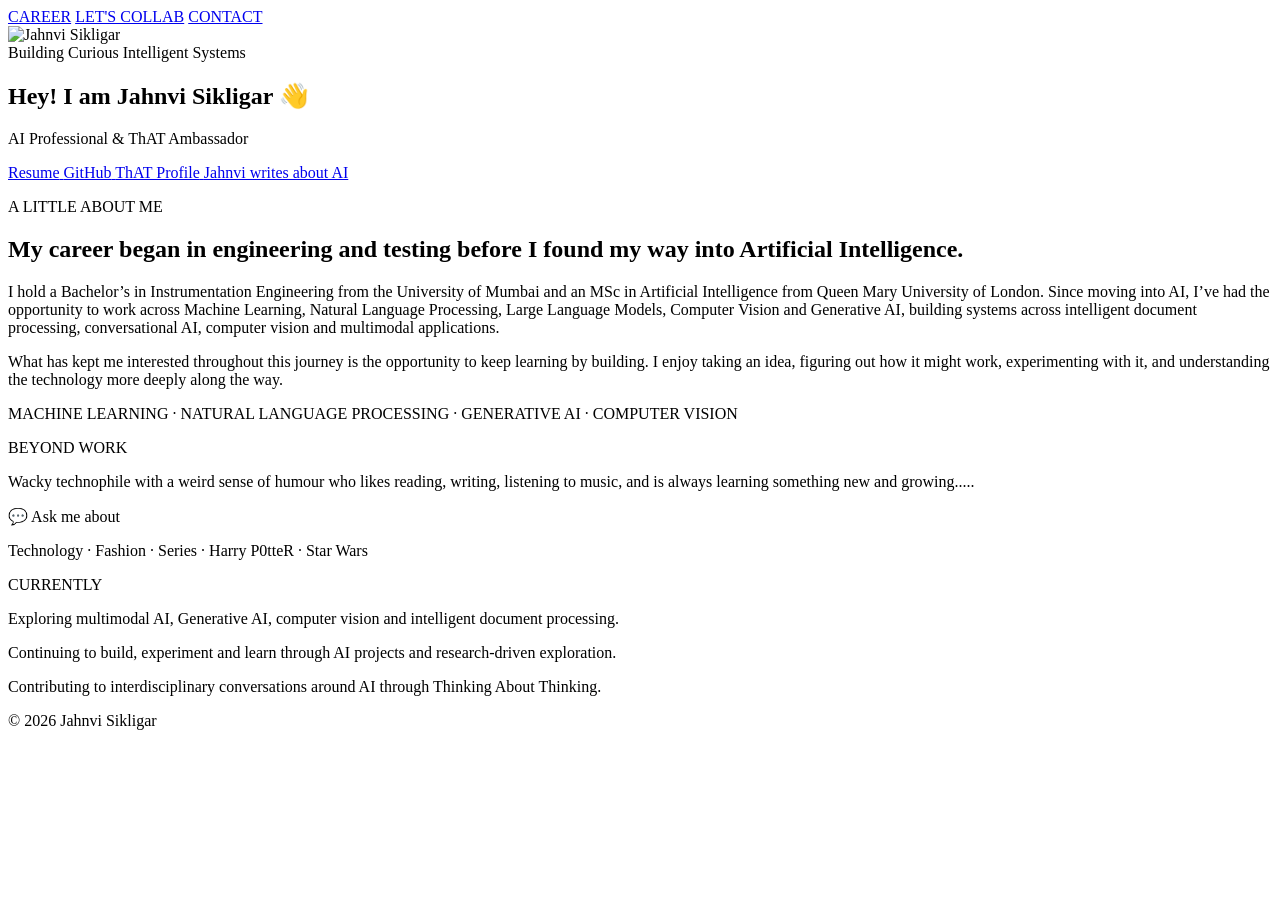
==== html/index.html @ 096d6604 "updated new structure for HTML files" ====
<!DOCTYPE html>
<html lang="en">
<head>
    <meta charset="UTF-8">
    <meta name="viewport" content="width=device-width, initial-scale=1.0">
    <title>Jahnvi Sikligar | AI Professional</title>
    <meta name="description" content="Jahnvi Sikligar — AI Professional, Data Scientist, ML Engineer and ThAT Ambassador.">
    <link rel="stylesheet" href="css/styles.css?v=7">
</head>
<body>

    <header class="site-header">
        <nav class="navbar">
            <div class="nav-links">
                <a href="career.html">CAREER</a>
                <a href="work-with-me/">LET'S COLLAB</a>
                <a href="contact.html">CONTACT</a>
            </div>
        </nav>
    </header>

    <main>
        <section class="landing">

            <div class="landing-left">
                <div class="profile-content">

                    <div class="portrait-area">

                        <div class="profile-image-wrapper">
                            <img
                                id="profile-photo"
                                alt="Jahnvi Sikligar"
                                class="profile-image"
                            >
                        </div>

                        <div class="portrait-notes" aria-label="Personal descriptors">
                            <span>Building</span>
                            <span>Curious</span>
                            <span>Intelligent</span>
                            <span>Systems</span>
                        </div>

                    </div>

                    <div class="profile-introduction">
                        <h1>Hey! I am Jahnvi Sikligar 👋</h1>
                        <p class="profile-role">AI Professional &amp; ThAT Ambassador</p>
                    </div>

                    <div class="profile-rule"></div>

                    <div class="profile-links">

                        <a
                            href="https://drive.google.com/file/d/1fbDe1WRoLAM9IEWH1a6erwaehUJIKIuO/view?usp=sharing"
                            target="_blank"
                            rel="noopener noreferrer"
                            aria-label="Resume"
                        >
                            <span>Resume</span>
                        </a>

                        <a
                            href="https://github.com/jahnvisikligar"
                            target="_blank"
                            rel="noopener noreferrer"
                            aria-label="GitHub"
                        >
                            <span>GitHub</span>
                        </a>

                        <a
                            href="https://www.thinkingaboutthinking.org/fellowshiphub/fellowship/jahnvi-sikligar/feed"
                            target="_blank"
                            rel="noopener noreferrer"
                            aria-label="ThAT Profile"
                        >
                            <span>ThAT Profile</span>
                        </a>

                        <a
                            href="https://jahnviwritesaboutai.hashnode.dev/"
                            target="_blank"
                            rel="noopener noreferrer"
                            aria-label="Jahnvi writes about AI blog"
                        >
                            <span>Jahnvi writes about AI</span>
                        </a>

                    </div>

                </div>
            </div>


            <div class="landing-right">
                <div class="about-content">

                    <p class="about-eyebrow">A LITTLE ABOUT ME</p>

                    <h2>
                        <span>My career began in engineering</span>
                        <span>and testing before I found my</span>
                        <span>way into Artificial Intelligence.</span>
                    </h2>

                    <div class="about-text">

                        <p>
                            I hold a Bachelor’s in Instrumentation Engineering from the University of Mumbai
                            and an MSc in Artificial Intelligence from Queen Mary University of London.
                            Since moving into AI, I’ve had the opportunity to work across Machine Learning,
                            Natural Language Processing, Large Language Models, Computer Vision and Generative AI,
                            building systems across intelligent document processing, conversational AI,
                            computer vision and multimodal applications.
                        </p>

                        <p>
                            What has kept me interested throughout this journey is the opportunity to keep learning by building.
                            I enjoy taking an idea, figuring out how it might work, experimenting with it, and understanding
                            the technology more deeply along the way.
                        </p>

                    </div>


                    <div class="expertise" aria-label="Areas of expertise">
                        <span>MACHINE LEARNING</span>
                        <span class="expertise-separator" aria-hidden="true">·</span>
                        <span>NATURAL LANGUAGE PROCESSING</span>
                        <span class="expertise-separator" aria-hidden="true">·</span>
                        <span>GENERATIVE AI</span>
                        <span class="expertise-separator" aria-hidden="true">·</span>
                        <span>COMPUTER VISION</span>
                    </div>


                    <div class="lower-content">

                        <div class="beyond-work">

                            <p class="section-label">BEYOND WORK</p>

                            <p class="personal-note">
                                Wacky technophile with a weird sense of humour who likes reading,
                                writing, listening to music, and is always learning something new and growing.....
                            </p>

                            <div class="ask-me">

                                <p class="ask-label">💬 Ask me about</p>

                                <p class="ask-topics">
                                    Technology · Fashion · Series · Harry P0tteR · Star Wars
                                </p>

                            </div>

                        </div>


                        <div class="currently">

                            <p class="section-label">CURRENTLY</p>

                            <div class="current-items">

                                <div class="current-item">
                                    <p>
                                        Exploring multimodal AI, Generative AI, computer vision
                                        and intelligent document processing.
                                    </p>
                                </div>

                                <div class="current-item">
                                    <p>
                                        Continuing to build, experiment and learn through
                                        AI projects and research-driven exploration.
                                    </p>
                                </div>

                                <div class="current-item">
                                    <p>
                                        Contributing to interdisciplinary conversations around
                                        AI through Thinking About Thinking.
                                    </p>
                                </div>

                            </div>

                        </div>

                    </div>

                </div>
            </div>

        </section>
    </main>

    <footer class="site-footer">
        <p>© 2026 Jahnvi Sikligar</p>
    </footer>

    <script src="assets/profile-image.js"></script>
    <script>
        document.getElementById("profile-photo").src = window.profileImageData;
    </script>
    <script src="js/script.js"></script>
</body>
</html>
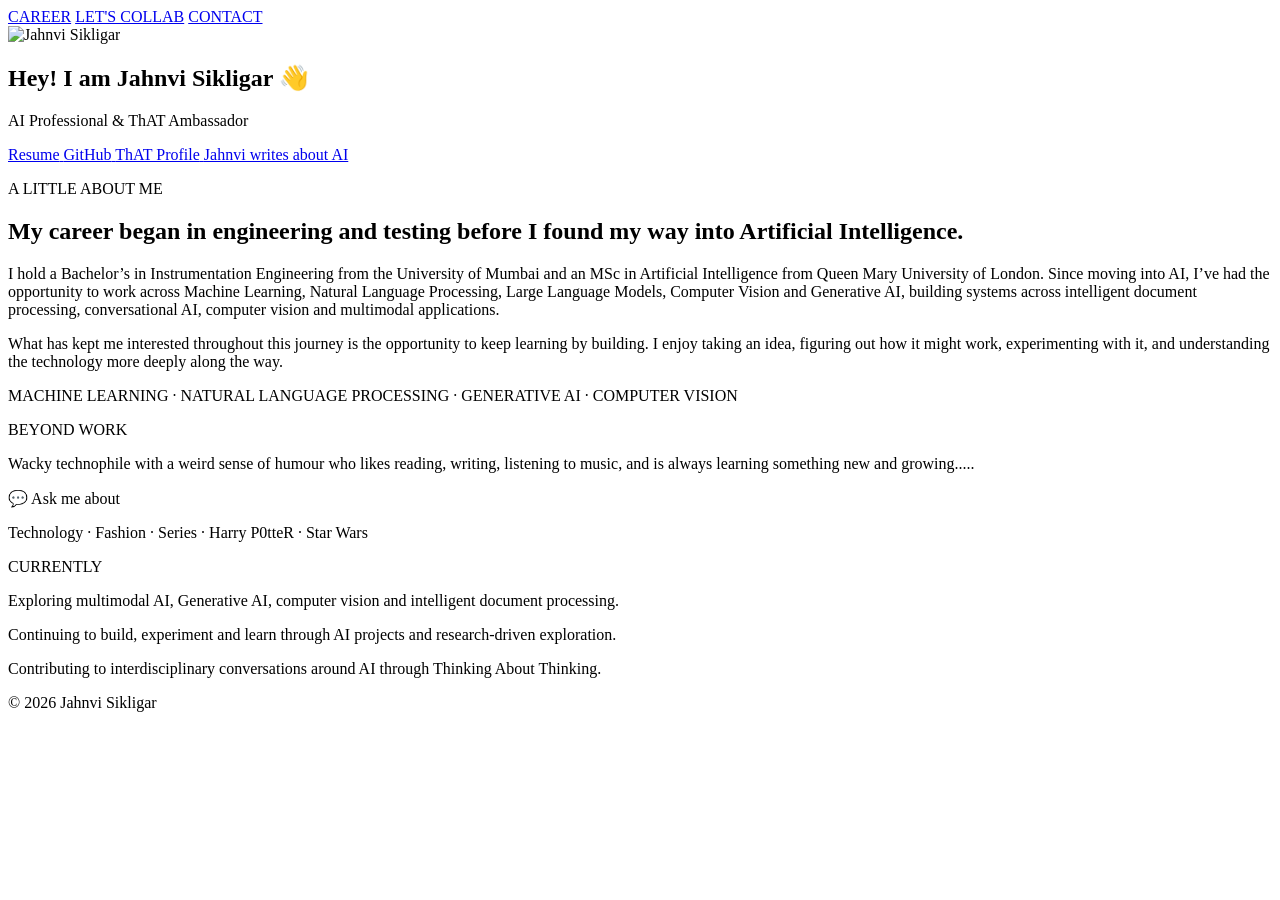
==== commit 9449cfec: "updated individual HTML and style sheets for each file type." ====
--- a/html/index.html
+++ b/html/index.html
@@ -35,13 +35,6 @@
                             >
                         </div>
 
-                        <div class="portrait-notes" aria-label="Personal descriptors">
-                            <span>Building</span>
-                            <span>Curious</span>
-                            <span>Intelligent</span>
-                            <span>Systems</span>
-                        </div>
-
                     </div>
 
                     <div class="profile-introduction">
@@ -208,6 +201,13 @@
     <script>
         document.getElementById("profile-photo").src = window.profileImageData;
     </script>
+    <script src="assets/profile-image.js"></script>
+    <script>
+        const profilePhoto = document.getElementById("profile-photo");
+        if (profilePhoto && window.profileImageData) {
+            profilePhoto.src = window.profileImageData;
+        }
+    </script>
     <script src="js/script.js"></script>
 </body>
-</html>
+</html>
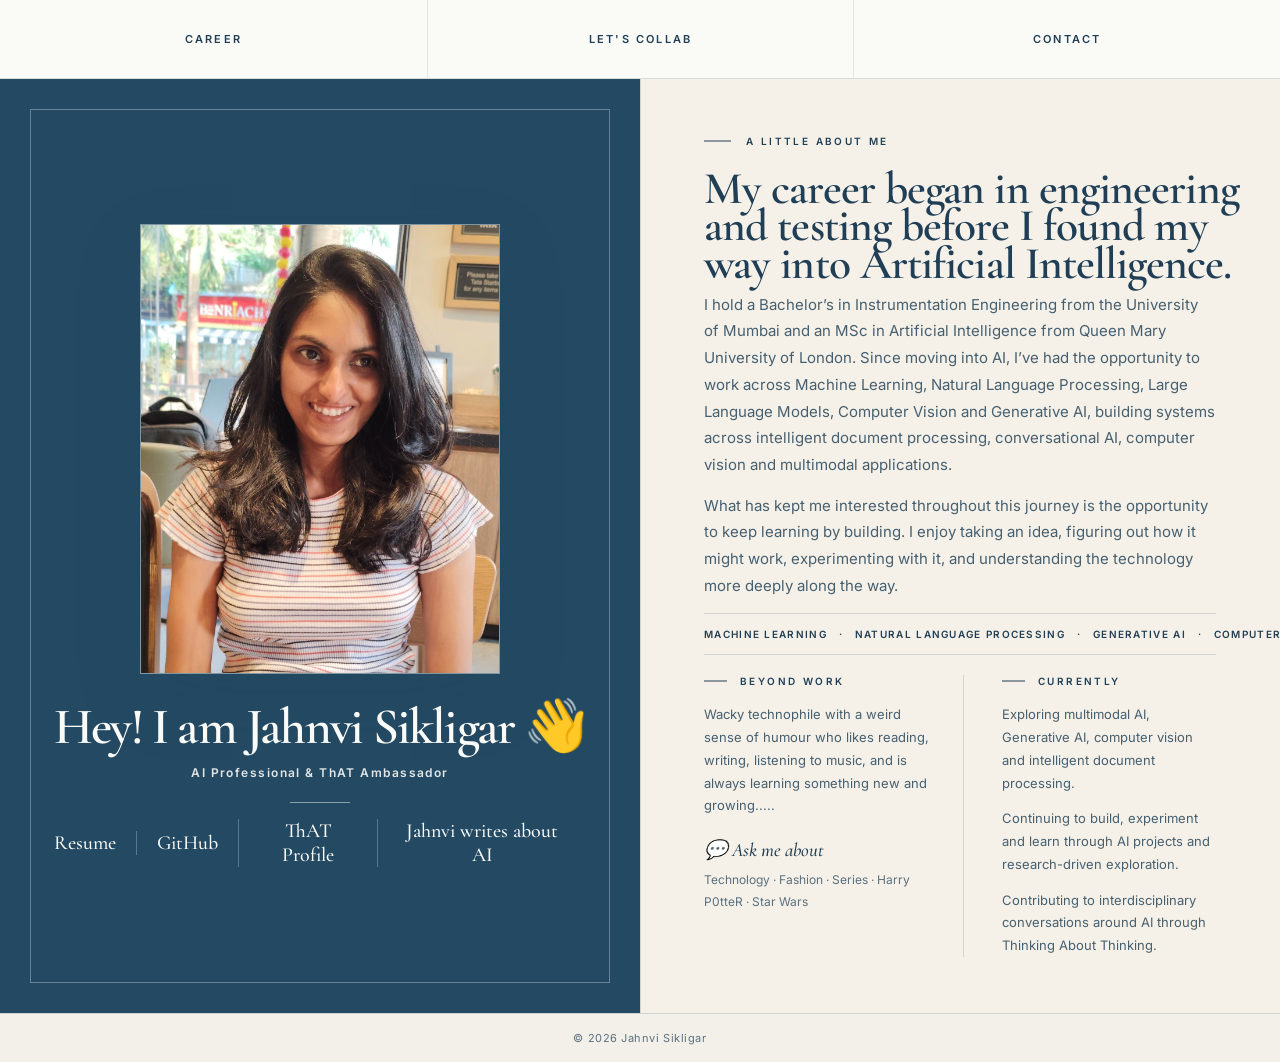
==== commit 4565e7d3: "updated individual HTML files with relevant file paths." ====
--- a/html/index.html
+++ b/html/index.html
@@ -5,7 +5,7 @@
     <meta name="viewport" content="width=device-width, initial-scale=1.0">
     <title>Jahnvi Sikligar | AI Professional</title>
     <meta name="description" content="Jahnvi Sikligar — AI Professional, Data Scientist, ML Engineer and ThAT Ambassador.">
-    <link rel="stylesheet" href="css/styles.css?v=7">
+    <link rel="stylesheet" href="../css/index_style.css">
 </head>
 <body>
 
@@ -13,7 +13,7 @@
         <nav class="navbar">
             <div class="nav-links">
                 <a href="career.html">CAREER</a>
-                <a href="work-with-me/">LET'S COLLAB</a>
+                <a href="lets-collab.html">LET'S COLLAB</a>
                 <a href="contact.html">CONTACT</a>
             </div>
         </nav>
@@ -197,17 +197,17 @@
         <p>© 2026 Jahnvi Sikligar</p>
     </footer>
 
-    <script src="assets/profile-image.js"></script>
+    <script src="../assets/profile-image.js"></script>
     <script>
         document.getElementById("profile-photo").src = window.profileImageData;
     </script>
-    <script src="assets/profile-image.js"></script>
+    <script src="../assets/profile-image.js"></script>
     <script>
         const profilePhoto = document.getElementById("profile-photo");
         if (profilePhoto && window.profileImageData) {
             profilePhoto.src = window.profileImageData;
         }
     </script>
-    <script src="js/script.js"></script>
+    <!--<script src="../js/script.js"></script>-->
 </body>
 </html>
--- a/css/index_style.css
+++ b/css/index_style.css
@@ -0,0 +1,666 @@
+/*NEW COLOUR PALETTE FOR MAIN PAGE*/
+
+@import url('https://fonts.googleapis.com/css2?family=Cormorant+Garamond:wght@500;600;700&family=Inter:wght@400;500;600&display=swap');
+/* Unified six-colour palette for the complete homepage. */
+:root {
+    --primary-blue: #244A63;
+    --deep-blue: #203F56;
+    --pale-blue: #E6F0F2;
+    --off-white: #FAFAF7;
+    --ivory: #F5F1E8;
+    --linen: #F2F0E9;
+
+    /* Semantic tokens used throughout the layout. */
+    --paper: var(--off-white);
+    --ink: var(--deep-blue);
+    --muted: rgba(32, 63, 86, 0.72);
+    --blue: var(--primary-blue);
+    --blue-soft: var(--deep-blue);
+    --line: rgba(32, 63, 86, 0.16);
+    --white-line: rgba(230, 240, 242, 0.35);
+    --left-text: var(--off-white);
+    --hover-wash: rgba(230, 240, 242, 0.62);
+}
+
+* {
+    box-sizing: border-box;
+}
+
+html {
+    scroll-behavior: smooth;
+}
+
+body {
+    margin: 0;
+    color: var(--ink);
+    background: var(--ivory);
+    font-family: "Inter", sans-serif;
+    -webkit-font-smoothing: antialiased;
+    text-rendering: optimizeLegibility;
+}
+
+a {
+    color: inherit;
+}
+
+.site-header {
+    position: relative;
+    z-index: 10;
+    background: var(--paper);
+    border-bottom: 1px solid var(--line);
+}
+
+.navbar {
+    width: 100%;
+    min-height: 78px;
+    display: grid;
+    align-items: stretch;
+}
+
+.nav-links {
+    width: 100%;
+    display: grid;
+    grid-template-columns: repeat(3, minmax(0, 1fr));
+}
+
+.nav-links a {
+    position: relative;
+    display: grid;
+    place-items: center;
+    min-height: 78px;
+    padding: 0 18px;
+    color: var(--ink);
+    font-size: 11px;
+    font-weight: 600;
+    letter-spacing: 0.20em;
+    text-decoration: none;
+    text-transform: uppercase;
+    transition: color 220ms ease, background-color 220ms ease;
+}
+
+.nav-links a + a {
+    border-left: 1px solid rgba(32, 63, 86, 0.10);
+}
+
+.nav-links a::after {
+    content: "";
+    position: absolute;
+    left: 28%;
+    right: 28%;
+    bottom: 16px;
+    height: 1px;
+    background: currentColor;
+    transform: scaleX(0);
+    transform-origin: center;
+    transition: transform 220ms ease;
+}
+
+.nav-links a:hover,
+.nav-links a:focus-visible {
+    color: var(--blue);
+    background: var(--hover-wash);
+}
+
+.nav-links a:hover::after,
+.nav-links a:focus-visible::after {
+    transform: scaleX(1);
+}
+
+.landing {
+    display: grid;
+    grid-template-columns: 1fr 1fr;
+    min-height: calc(100vh - 78px);
+}
+
+.landing-left {
+    position: relative;
+    overflow: hidden;
+    display: flex;
+    align-items: center;
+    justify-content: center;
+    padding: 52px 54px;
+    color: var(--left-text);
+    background: var(--blue);
+}
+
+.landing-left::before {
+    content: "";
+    position: absolute;
+    inset: 30px;
+    border: 1px solid var(--white-line);
+    pointer-events: none;
+}
+
+.profile-content {
+    position: relative;
+    z-index: 1;
+    width: min(100%, 700px);
+    text-align: center;
+}
+
+.portrait-area {
+    display: block;
+    margin: 0 0 30px;
+}
+
+.profile-image-wrapper {
+    width: min(100%, 360px);
+    max-width: 360px;
+    aspect-ratio: 4 / 5;
+    margin: 0 auto;
+    overflow: hidden;
+    border: 1px solid rgba(250, 250, 247, 0.40);
+    background: rgba(230, 240, 242, 0.05);
+    box-shadow: 0 24px 60px rgba(32, 63, 86, 0.18);
+    transition: transform 350ms ease, box-shadow 350ms ease;
+}
+
+.profile-image-wrapper:hover {
+    transform: translateY(-5px);
+    box-shadow: 0 32px 72px rgba(32, 63, 86, 0.25);
+}
+
+.profile-image {
+    width: 100%;
+    height: 100%;
+    display: block;
+    object-fit: cover;
+    filter: saturate(0.97);
+    transition: transform 700ms cubic-bezier(0.2, 0.65, 0.25, 1);
+}
+
+.profile-image-wrapper:hover .profile-image {
+    transform: scale(1.025);
+}
+
+.portrait-notes {
+    display: none;
+    flex-direction: column;
+    align-items: flex-start;
+    gap: 1px;
+    color: rgba(250, 250, 247, 0.96);
+    font-family: "Cormorant Garamond", serif;
+    font-size: clamp(29px, 3vw, 43px);
+    font-style: italic;
+    font-weight: 500;
+    line-height: 0.93;
+}
+
+.profile-introduction {
+    padding-left: 0;
+}
+
+.profile-introduction h1 {
+    margin: 0 auto;
+    max-width: none;
+    color: var(--left-text);
+    font-family: "Cormorant Garamond", serif;
+    font-size: clamp(39px, 4vw, 58px);
+    font-weight: 600;
+    line-height: 0.90;
+    letter-spacing: -0.035em;
+    white-space: nowrap;
+}
+
+.profile-role {
+    margin: 14px 0 0;
+    color: rgba(250, 250, 247, 0.88);
+    font-size: 12px;
+    font-weight: 600;
+    letter-spacing: 0.12em;
+    line-height: 1.5;
+}
+
+.profile-rule {
+    width: 60px;
+    height: 1px;
+    margin: 20px auto 16px;
+    background: rgba(230, 240, 242, 0.52);
+}
+
+.profile-links {
+    display: flex;
+    align-items: center;
+    justify-content: center;
+    padding-left: 0;
+}
+
+.profile-links a {
+    position: relative;
+    display: inline-flex;
+    align-items: center;
+    padding: 0 20px;
+    color: var(--left-text);
+    font-family: "Cormorant Garamond", serif;
+    font-size: 20px;
+    font-weight: 500;
+    text-decoration: none;
+    transition: color 220ms ease, transform 220ms ease;
+}
+
+.profile-links a:first-child {
+    padding-left: 0;
+}
+
+.profile-links a + a {
+    border-left: 1px solid rgba(230, 240, 242, 0.28);
+}
+
+.profile-links a::after {
+    content: "";
+    position: absolute;
+    left: 20px;
+    right: 20px;
+    bottom: -7px;
+    height: 1px;
+    background: currentColor;
+    transform: scaleX(0);
+    transform-origin: left;
+    transition: transform 220ms ease;
+}
+
+.profile-links a:first-child::after {
+    left: 0;
+}
+
+.profile-links a:hover,
+.profile-links a:focus-visible {
+    color: var(--left-text);
+    transform: translateY(-2px);
+}
+
+.profile-links a:hover::after,
+.profile-links a:focus-visible::after {
+    transform: scaleX(1);
+}
+
+.landing-right {
+    position: relative;
+    overflow: hidden;
+    display: flex;
+    align-items: center;
+    justify-content: center;
+    padding: 56px 64px;
+    color: var(--ink);
+    background: var(--ivory);
+}
+
+.landing-right::before {
+    content: "";
+    position: absolute;
+    inset: 0 auto 0 0;
+    width: 1px;
+    background: var(--line);
+}
+
+.about-content {
+    position: relative;
+    z-index: 1;
+    width: min(100%, 760px);
+}
+
+.about-eyebrow,
+.section-label {
+    position: relative;
+    width: fit-content;
+    margin: 0 0 23px;
+    padding-left: 42px;
+    color: var(--blue-soft);
+    font-size: 10px;
+    font-weight: 600;
+    letter-spacing: 0.24em;
+    line-height: 1.2;
+    text-transform: uppercase;
+}
+
+.about-eyebrow::before,
+.section-label::before {
+    content: "";
+    position: absolute;
+    left: 0;
+    top: 50%;
+    width: 27px;
+    height: 1px;
+    background: currentColor;
+    transform: translateY(-50%);
+}
+
+.about-content h2 {
+    margin: 0 0 10px;
+    max-width: none;
+    color: var(--ink);
+    font-family: "Cormorant Garamond", serif;
+    font-size: clamp(40px, 3.55vw, 56px);
+    font-weight: 600;
+    line-height: 0.82;
+    letter-spacing: -0.02em;
+}
+
+.about-content h2 span {
+    display: block;
+    margin: 0;
+    padding: 0;
+    white-space: nowrap;
+}
+
+.about-text {
+    max-width: 73ch;
+    color: rgba(32, 63, 86, 0.82);
+    font-size: 15px;
+    line-height: 1.78;
+}
+
+.about-text p {
+    margin: 0 0 14px;
+}
+
+.expertise {
+    display: grid;
+    grid-template-columns: max-content minmax(28px, 1fr) max-content minmax(28px, 1fr) max-content minmax(28px, 1fr) max-content;
+    align-items: center;
+    margin-top: 14px;
+    padding: 12px 0;
+    border-top: 1px solid var(--line);
+    border-bottom: 1px solid var(--line);
+    color: var(--ink);
+    font-size: 10px;
+    font-weight: 600;
+    letter-spacing: 0.13em;
+    line-height: 1.6;
+    white-space: nowrap;
+}
+
+.expertise-separator {
+    justify-self: center;
+    margin: 0;
+    color: inherit;
+    font: inherit;
+    line-height: inherit;
+}
+
+.lower-content {
+    display: grid;
+    grid-template-columns: minmax(0, 0.95fr) minmax(0, 1.05fr);
+    gap: 30px;
+    margin-top: 20px;
+}
+
+.beyond-work,
+.currently {
+    min-width: 0;
+}
+
+.currently {
+    padding-left: 38px;
+    border-left: 1px solid var(--line);
+}
+
+.section-label {
+    margin-bottom: 16px;
+    padding-left: 36px;
+}
+
+.section-label::before {
+    width: 23px;
+}
+
+.personal-note,
+.current-item p {
+    margin: 0;
+    color: rgba(32, 63, 86, 0.82);
+    font-size: 13px;
+    line-height: 1.75;
+}
+
+.personal-note {
+    max-width: 35ch;
+}
+
+.ask-me {
+    margin-top: 21px;
+}
+
+.ask-label {
+    margin: 0 0 8px;
+    color: var(--ink);
+    font-family: "Cormorant Garamond", serif;
+    font-size: 19px;
+    font-style: italic;
+    font-weight: 500;
+}
+
+.ask-topics {
+    margin: 0;
+    color: var(--muted);
+    font-size: 12px;
+    line-height: 1.8;
+}
+
+.current-items {
+    display: grid;
+    gap: 13px;
+}
+
+.current-item p {
+    max-width: 38ch;
+}
+
+.site-footer {
+    padding: 17px 24px;
+    border-top: 1px solid var(--line);
+    background: var(--linen);
+    color: var(--muted);
+    font-size: 11px;
+    text-align: center;
+    letter-spacing: 0.05em;
+}
+
+.site-footer p {
+    margin: 0;
+}
+
+:focus-visible {
+    outline: 2px solid var(--blue-soft);
+    outline-offset: 4px;
+}
+
+.site-header :focus-visible {
+    outline-color: var(--blue-soft);
+}
+
+@media (max-width: 1150px) {
+    .landing-left {
+        padding: 46px 42px;
+    }
+
+    .landing-right {
+        padding: 50px 44px;
+    }
+
+    .profile-introduction h1 {
+        font-size: clamp(38px, 3.8vw, 54px);
+    }
+
+    .profile-links a {
+        padding: 0 15px;
+    }
+
+    .profile-links a:first-child {
+        padding-left: 0;
+    }
+
+    .about-content h2 {
+        font-size: clamp(38px, 4vw, 54px);
+    }
+
+    .expertise {
+        font-size: 10px;
+        letter-spacing: 0.11em;
+    }
+}
+
+@media (max-width: 900px) {
+    .landing {
+        grid-template-columns: 1fr;
+    }
+
+    .landing-left {
+        min-height: auto;
+        padding: 64px 34px;
+    }
+
+    .landing-right {
+        min-height: auto;
+        padding: 68px 34px;
+    }
+
+    .landing-right::before {
+        inset: 0 34px auto 34px;
+        width: auto;
+        height: 1px;
+    }
+
+    .profile-content {
+        max-width: 760px;
+    }
+
+    .about-content {
+        max-width: 760px;
+    }
+}
+
+@media (max-width: 640px) {
+    .nav-links {
+        grid-template-columns: repeat(3, minmax(0, 1fr));
+    }
+
+    .nav-links a {
+        min-height: 58px;
+        padding: 0 6px;
+        font-size: 8px;
+        letter-spacing: 0.08em;
+    }
+
+    .nav-links a::after {
+        bottom: 10px;
+    }
+
+    .landing-left {
+        padding: 48px 20px;
+    }
+
+    .landing-left::before {
+        inset: 18px;
+    }
+
+    .portrait-area {
+        display: block;
+        margin-bottom: 28px;
+    }
+
+    .profile-image-wrapper {
+        width: min(72vw, 270px);
+        margin: 0 auto 22px;
+    }
+
+    .profile-introduction {
+        padding-left: 0;
+        text-align: center;
+    }
+
+    .profile-introduction h1 {
+        max-width: none;
+        font-size: clamp(41px, 12vw, 58px);
+        white-space: normal;
+    }
+
+    .profile-role {
+        font-size: 10px;
+        letter-spacing: 0.10em;
+    }
+
+    .profile-rule {
+        margin-left: auto;
+        margin-right: auto;
+    }
+
+    .profile-links {
+        justify-content: center;
+        padding-left: 0;
+    }
+
+    .profile-links a {
+        padding: 0 10px;
+        font-size: 18px;
+    }
+
+    .profile-links a:first-child {
+        padding-left: 0;
+    }
+
+    .profile-links a::after {
+        left: 10px;
+        right: 10px;
+    }
+
+    .profile-links a:first-child::after {
+        left: 0;
+    }
+
+    .landing-right {
+        padding: 52px 24px;
+    }
+
+    .landing-right::before {
+        left: 24px;
+        right: 24px;
+    }
+
+    .about-eyebrow {
+        margin-bottom: 20px;
+        padding-left: 34px;
+    }
+
+    .about-content h2 {
+        max-width: none;
+        font-size: 41px;
+    }
+
+    .about-content h2 span {
+        white-space: normal;
+    }
+
+    .about-text {
+        font-size: 14px;
+        line-height: 1.8;
+    }
+
+    .expertise {
+        display: flex;
+        flex-wrap: wrap;
+        justify-content: flex-start;
+        gap: 0 10px;
+        font-size: 9px;
+        letter-spacing: 0.10em;
+        white-space: normal;
+    }
+
+    .expertise-separator {
+        margin: 0;
+    }
+
+    .lower-content {
+        grid-template-columns: 1fr;
+        gap: 30px;
+    }
+
+    .currently {
+        padding: 28px 0 0;
+        border-left: 0;
+        border-top: 1px solid var(--line);
+    }
+
+    .section-label {
+        font-size: 9px;
+    }
+}
